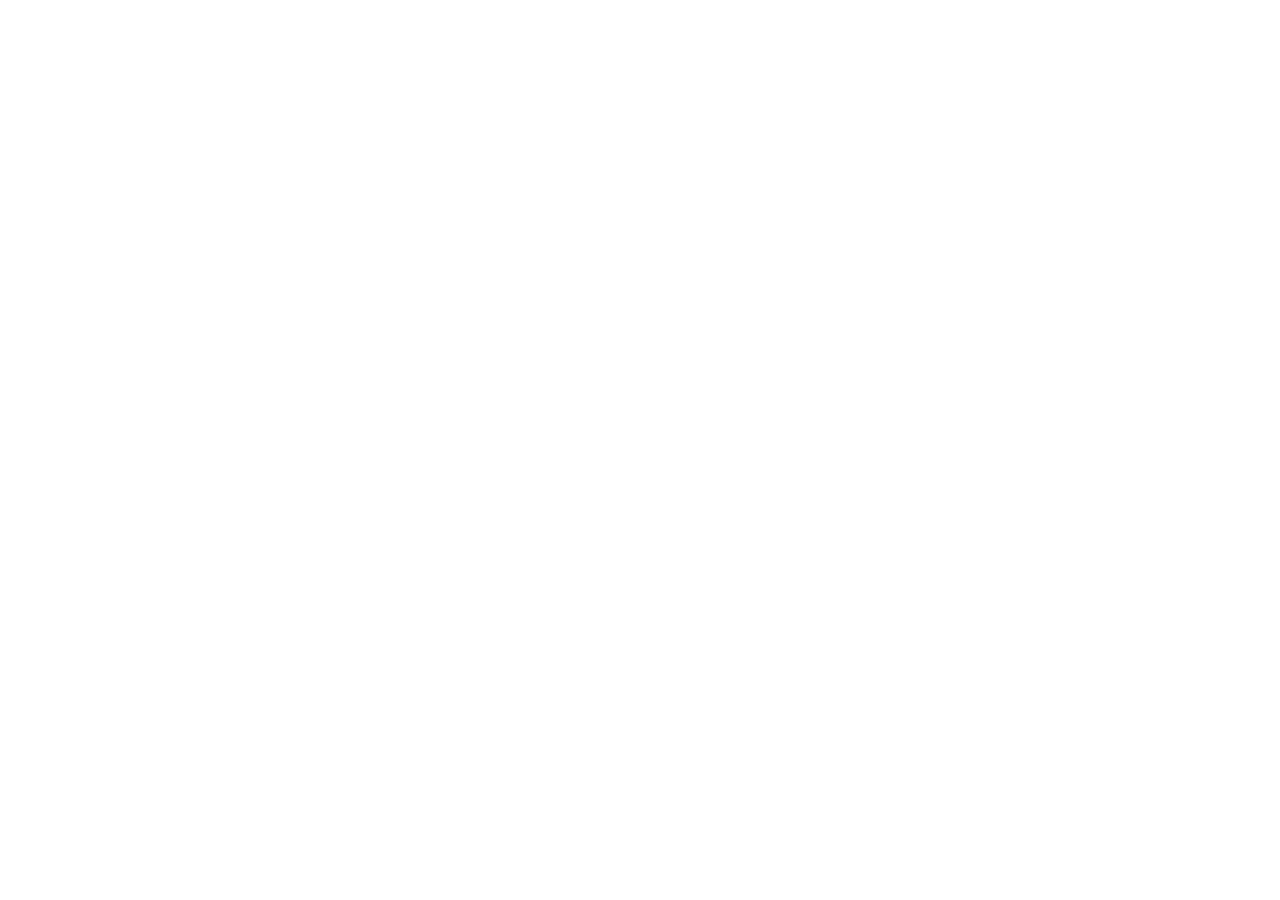
==== index2.html @ 91d2e038 "created structure HTML" ====
<!DOCTYPE html>
<html lang="pt-BR">

<head>
    <link rel="preconnect" href="https://fonts.googleapis.com" />
    <link rel="preconnect" href="https://fonts.gstatic.com" crossorigin />

    <meta charset="utf-8" />
    <meta name="viewport" content="width=device-width,initial-scale=1" />
    <meta http-equiv="X-UA-Compatible" content="IE=edge" />
    <meta name="description" content="Portifólio de Victor Henrique, desenvolvedor web Front-end" />
    <meta name="author" content="Victor Henrique" />
    <meta property="og:description" content="Portifólio de Victor Henrique, desenvolvedor web Front-end" />
    <meta property="og:image" content="./assets/images/victorhenrique.png" />
    <meta property="og:type" content="website" />
    <meta name="keywords"
        content="developer, programação, dev, desenvolvedor, programador, html, css, javascript, github, frontend, front-end" />
    <meta name="robots" content="index" />

    <link rel="shortcut icon" href="./assets/icones/favicon.png" type="image/x-icon" />

    <title>Victor H. // Currículo</title>

    <link rel="stylesheet" href="https://www.w3schools.com/w3css/4/w3.css" />
    <link rel="stylesheet" href="https://fonts.googleapis.com/css?family=Roboto" />
    <link rel="stylesheet" href="https://cdnjs.cloudflare.com/ajax/libs/font-awesome/4.7.0/css/font-awesome.min.css" />
    <link
        href="https://fonts.googleapis.com/css2?family=Gemunu+Libre:wght@200..800&family=Montserrat:ital,wght@0,100..900;1,100..900&family=Orbitron:wght@400..900&family=Poppins:ital,wght@0,100;0,200;0,300;0,400;0,500;0,600;0,700;0,800;0,900;1,100;1,200;1,300;1,400;1,500;1,600;1,700;1,800;1,900&display=swap"
        rel="stylesheet" />

        
</head>

<body>

</body>

</html>
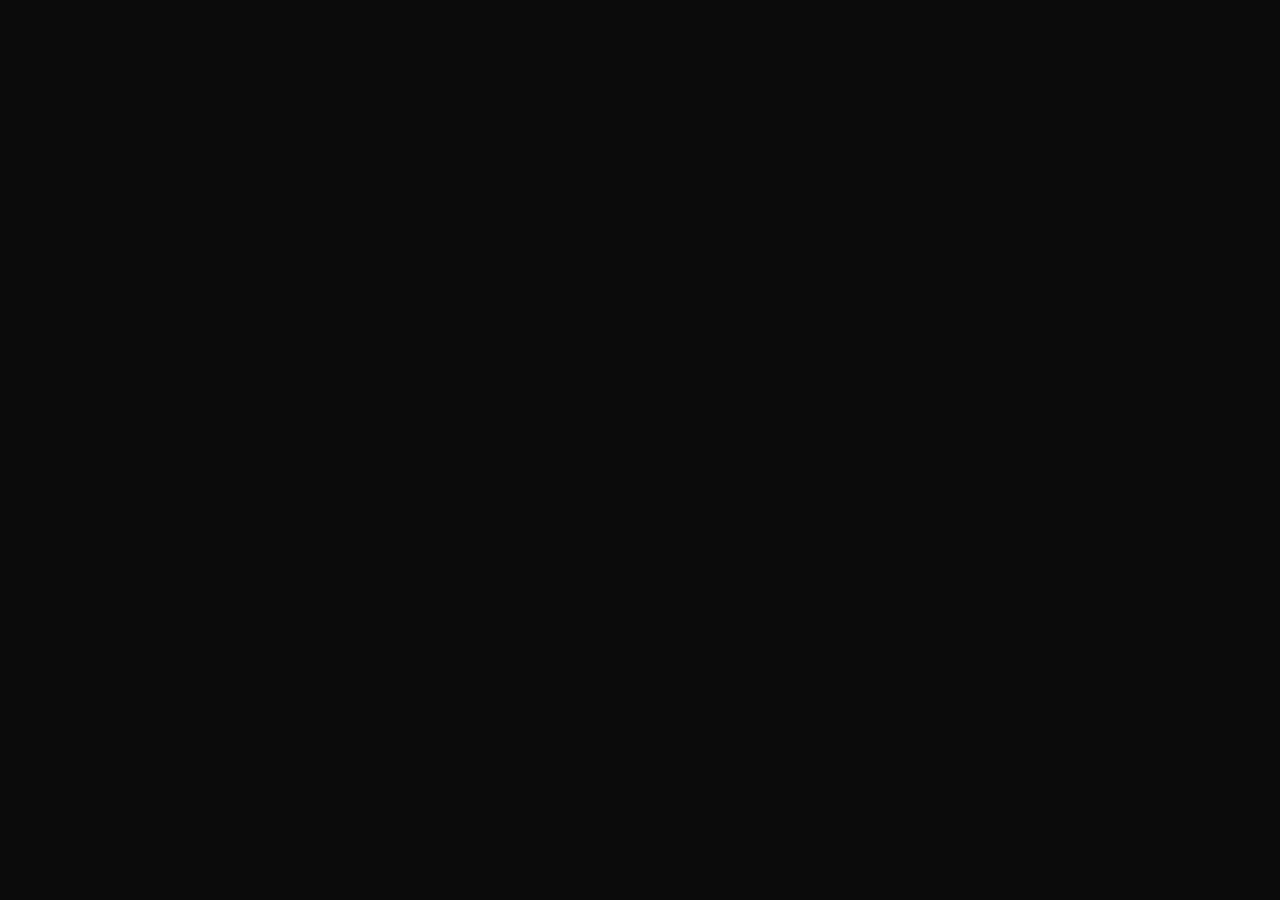
==== commit 713f81f2: "add css complete to HTML" ====
--- a/index2.html
+++ b/index2.html
@@ -28,7 +28,569 @@
         href="https://fonts.googleapis.com/css2?family=Gemunu+Libre:wght@200..800&family=Montserrat:ital,wght@0,100..900;1,100..900&family=Orbitron:wght@400..900&family=Poppins:ital,wght@0,100;0,200;0,300;0,400;0,500;0,600;0,700;0,800;0,900;1,100;1,200;1,300;1,400;1,500;1,600;1,700;1,800;1,900&display=swap"
         rel="stylesheet" />
 
-        
+     <style>
+      /* =============================================== */
+      /* VARIÁVEIS E CONFIGURAÇÕES GLOBAIS              */
+      /* =============================================== */
+      :root {
+        --bg: #0b0b0b;
+        --card-bg: #0f0f0f;
+        --primary: #ffffff;
+        --muted: #bdbdbd;
+        --line: rgba(255, 255, 255, 0.06);
+        --glass: rgba(255, 255, 255, 0.03);
+        --radius: 16px;
+        --container-width: 1100px;
+        --max-content-width: 960px;
+        --gap: 24px;
+        --shadow: 0 8px 26px rgba(0, 0, 0, 0.5);
+        --transition: all 0.3s ease;
+        --nav-height: 7.2rem;
+        --primary-color: #ffffff;
+
+        --warning: #f5b83d;
+      }
+
+      * {
+        box-sizing: border-box;
+      }
+
+      body {
+        margin: 0;
+        font-family:
+          -apple-system, BlinkMacSystemFont, "Segoe UI", Roboto,
+          "Helvetica Neue", Arial, sans-serif;
+        background: var(--bg);
+        color: var(--primary);
+        min-height: 100vh;
+        padding: calc(var(--nav-height) + 24px) 16px 48px;
+        display: flex;
+        align-items: flex-start;
+        justify-content: center;
+      }
+
+      /* =============================================== */
+      /* NAV                                            */
+      /* =============================================== */
+
+      nav {
+        width: 100vw;
+        height: var(--nav-height);
+        display: flex;
+        position: fixed;
+        top: 0;
+        z-index: 100;
+        transition: background 300ms;
+      }
+
+      nav .wrapper {
+        width: 100%;
+        max-width: var(--container-width);
+        margin: 0 auto;
+        padding: 0 16px;
+        display: flex;
+        align-items: center;
+        justify-content: space-between;
+      }
+
+      nav.scroll {
+        background: rgba(0, 0, 0, 0.5);
+        backdrop-filter: blur(1rem);
+        -webkit-backdrop-filter: blur(1rem);
+      }
+
+      /* LOGO */
+      a.logo {
+        font-family: "Gemunu Libre", sans-serif;
+        font-size: 3rem;
+        color: #fff;
+        text-decoration: none;
+        opacity: 0.9;
+        position: relative;
+        z-index: 100;
+      }
+
+      nav button {
+        background: none;
+        border: none;
+        cursor: pointer;
+      }
+
+      /* BOTÃO ABRIR */
+      .open-menu {
+        opacity: 1;
+        visibility: visible;
+        position: relative;
+        z-index: 100;
+        transition:
+          opacity 300ms,
+          visibility 300ms;
+      }
+
+      body.menu-expanded .open-menu {
+        opacity: 0;
+        visibility: hidden;
+      }
+
+      /* BOTÃO FECHAR */
+      .close-menu {
+        position: fixed;
+        top: 2rem;
+        right: 2rem;
+        z-index: 200;
+        opacity: 0;
+        visibility: hidden;
+        transition:
+          opacity 300ms,
+          visibility 300ms;
+      }
+
+      body.menu-expanded .close-menu {
+        opacity: 1;
+        visibility: visible;
+      }
+
+      /* MENU */
+      .menu {
+        position: fixed;
+        top: 0;
+        left: 0;
+        width: 100vw;
+        height: 100vh;
+        z-index: 95;
+
+        background: rgba(10, 10, 10, 0.97);
+        backdrop-filter: blur(15px);
+        -webkit-backdrop-filter: blur(15px);
+
+        display: flex;
+        flex-direction: column;
+        align-items: center;
+        justify-content: center;
+        gap: 3rem;
+
+        transform: translateX(100%);
+        opacity: 0;
+        visibility: hidden;
+        transition:
+          transform 400ms cubic-bezier(0.25, 0.46, 0.45, 0.94),
+          opacity 300ms,
+          visibility 300ms;
+      }
+
+      body.menu-expanded .menu {
+        transform: translateX(0);
+        opacity: 1;
+        visibility: visible;
+      }
+
+      body.menu-expanded {
+        overflow: hidden;
+      }
+
+      /* LINKS DO MENU */
+      .menu ul:nth-child(1) {
+        list-style: none;
+        padding: 0;
+        margin: 0;
+        display: flex;
+        flex-direction: column;
+        align-items: center;
+        gap: 3rem;
+      }
+
+      .menu ul:nth-child(1) li a {
+        font-size: 2.4rem;
+        font-weight: 700;
+        color: #fff;
+        text-decoration: none;
+        opacity: 0.7;
+        transition: opacity 200ms;
+      }
+
+      .menu ul:nth-child(1) li a:hover {
+        opacity: 1;
+      }
+
+      /* SOCIAL LINKS */
+      .social-links {
+        display: flex;
+        align-items: center;
+        justify-content: center;
+        gap: 2.5rem;
+        list-style: none;
+        padding: 0;
+      }
+
+      .social-links li {
+        height: 3rem;
+      }
+
+      .social-links svg {
+        margin-top: 0.3rem;
+        transition: 300ms;
+      }
+
+      .social-links svg:hover {
+        margin-top: 0;
+        margin-bottom: 0.3rem;
+      }
+
+      /* HOME */
+
+      h6 {
+        margin: 5px 0px;
+        font-size: 12px;
+        color: #ffffff;
+        font-family: "poppins", sans-serif;
+      }
+
+      /* ------ */
+
+      .w3-text-teal, .w3-hover-text-teal:hover {
+        color: var(--warning) !important;
+      }
+
+      .w3-teal, .w3-hover-teal:hover {
+        color: #fff !important;
+        background-color: var(--warning) !important;
+      }
+
+      /* ===== DESKTOP (1024px+) ===== */
+      @media (min-width: 1024px) {
+        .open-menu,
+        .close-menu {
+          display: none;
+        }
+
+        .menu {
+          position: static;
+          width: auto;
+          height: auto;
+          background: none;
+          backdrop-filter: none;
+          -webkit-backdrop-filter: none;
+          flex-direction: row;
+          justify-content: flex-end;
+          align-items: center;
+          gap: 4rem;
+          transform: none;
+          opacity: 1;
+          visibility: visible;
+          flex-grow: 1;
+        }
+
+        .menu ul:nth-child(1) {
+          flex-direction: row;
+          gap: 0.5rem;
+        }
+
+        .menu ul:nth-child(1) li a {
+          font-size: 1.6rem;
+          font-weight: 500;
+          opacity: 0.7;
+          padding: 0.6rem 1rem;
+          transition:
+            opacity 200ms,
+            background 200ms;
+        }
+
+        .menu ul:nth-child(1) li a:hover {
+          opacity: 1;
+          color: var(--warning);
+          border-bottom: #f5b83d 1px solid;
+        }
+
+        .social-links {
+          flex-shrink: 0;
+        }
+
+        nav {
+          height: var(--nav-height); /* garante altura fixa */
+        }
+
+        nav .wrapper {
+          max-width: 1200px; /* ✅ aumenta a largura máxima */
+        }
+
+        .menu ul:nth-child(1) li a {
+          font-size: 1.4rem; /* ✅ reduz um pouco o texto */
+          white-space: nowrap; /* ✅ impede quebra de linha */
+          padding: 0.4rem 0.8rem;
+        }
+
+        a.logo {
+          white-space: nowrap; /* ✅ impede "Victor" e "Henrique" quebrarem */
+          font-size: 2.5rem;
+        }
+      }
+
+      /* =============================================== */
+      /* LAYOUT CV                                      */
+      /* =============================================== */
+
+      .resume-wrap {
+        width: 100%;
+        max-width: var(--container-width);
+        display: flex;
+        justify-content: center;
+        margin-top: 20px;
+      }
+
+      .resume-card {
+        width: 100%;
+        max-width: var(--max-content-width);
+        background: var(--card-bg);
+        border-radius: var(--radius);
+        box-shadow: var(--shadow);
+        padding: 40px;
+        border: 1px solid var(--line);
+        display: grid;
+        grid-template-columns: 1fr 320px;
+        gap: 32px;
+      }
+
+      @media (max-width: 768px) {
+        .resume-card {
+          grid-template-columns: 1fr;
+          padding: 24px;
+        }
+      }
+
+      @media (max-width: 480px) {
+        .resume-card {
+          padding: 16px;
+        }
+      }
+
+      /* =============================================== */
+      /* COMPONENTES CV                                 */
+      /* =============================================== */
+
+      .header {
+        display: flex;
+        align-items: center;
+        gap: 20px;
+      }
+
+      .avatar {
+        width: 100px;
+        height: 100px;
+        border-radius: 16px;
+        overflow: hidden;
+        border: 1px solid var(--line);
+        flex-shrink: 0;
+      }
+
+      .avatar img {
+        width: 100%;
+        height: 100%;
+        object-fit: cover;
+        border-radius: inherit;
+        display: block;
+        transition: transform 0.3s ease;
+      }
+
+      .avatar img:hover {
+        transform: scale(1.1);
+      }
+
+      .name-block h1 {
+        margin: 0;
+        font-size: 24px;
+      }
+
+      .name-block p {
+        margin: 4px 0 0;
+        color: var(--muted);
+        font-size: 14px;
+        font-family: "Montserrat", sans-serif;
+        color: var(--warning);
+      }
+
+      .summary {
+        margin-top: 20px;
+        margin-bottom: 30px;
+        color: var(--muted);
+        line-height: 1.6;
+        font-size: 15px;
+      }
+
+      .section {
+        margin-bottom: 24px;
+      }
+
+      .section h3 {
+        margin: 0 0 12px;
+        font-size: 18px;
+        letter-spacing: 0.3px;
+        text-transform: uppercase;
+        font-family: "Montserrat", sans-serif;
+        color: var(--warning);
+      }
+
+      .job {
+        margin-bottom: 18px;
+        padding-bottom: 14px;
+        border-bottom: 1px solid var(--line);;
+      }
+
+      .content_job {
+        display: flex;
+        flex-direction: column;
+        gap: 30px;
+      }
+
+      .job:last-child {
+        border-bottom: none;
+        margin-bottom: 0;
+        padding-bottom: 0;
+      }
+
+      .job h4 {
+        margin: 0;
+        font-size: 16px;
+      }
+
+      .job .meta {
+        font-size: 13px;
+        color: var(--muted);
+      }
+
+      .job p {
+        margin: 8px 0 0;
+        color: var(--muted);
+        font-size: 14px;
+        line-height: 1.5;
+      }
+
+      .edu strong {
+        display: block;
+        margin-bottom: 4px;
+      }
+
+      .edu .meta {
+        color: var(--muted);
+        font-size: 14px;
+      }
+
+      .side {
+        padding: 22px;
+        height: fit-content;
+        border-radius: 14px;
+        background: linear-gradient(180deg, transparent, var(--glass));
+        border: 1px solid var(--line);
+      }
+
+      .side .section .meta {
+        line-height: 1.6;
+        text-align: center;
+      }
+
+      .contact{
+        text-align: center;
+      }
+
+      .skills {
+        display: flex;
+        flex-wrap: wrap;
+        gap: 10px;
+      }
+
+      .skill {
+        padding: 7px 12px;
+        border-radius: 999px;
+        font-size: 13px;
+        border: 1px solid var(--line);
+        text-decoration: none;
+        color: inherit;
+        transition: var(--transition);
+      }
+
+      .skill:hover {
+        background: var(--primary);
+        color: var(--bg);
+        transform: scale(1.05);
+      }
+
+      .divider {
+        height: 1px;
+        background: var(--line);
+        margin: 16px 0;
+        border-radius: 6px;
+      }
+
+      .formacao ul {
+        list-style: none;
+        padding: 0;
+        margin: 0;
+      }
+
+      .formacao li {
+        display: flex;
+        align-items: center;
+        justify-content: space-between;
+        background: rgba(255, 255, 255, 0.05);
+        padding: 8px 12px;
+        border-radius: 10px;
+        margin-bottom: 8px;
+        transition: background 0.3s ease;
+      }
+
+      .formacao li:hover {
+        background: rgba(255, 255, 255, 0.12);
+      }
+
+      .formacao span {
+        font-size: 0.95rem;
+      }
+
+      .formacao img {
+        width: 22px;
+        height: 22px;
+        transition: transform 0.2s ease;
+        filter: grayscale(100%);
+      }
+
+      .formacao a:hover img {
+        transform: scale(1.15);
+        filter: grayscale(0%);
+      }
+
+      .formacao .breve {
+        text-align: center;
+        color: #bbb;
+        font-style: italic;
+        background: transparent;
+      }
+
+      /* BOTÕES DOWNLOAD */
+      .btn-download,
+      .btn-download2 {
+        display: block;
+        padding: 10px 20px;
+        color: #fff;
+        border-radius: 6px;
+        text-decoration: none;
+        font-weight: 600;
+        transition: 0.2s;
+        text-align: center;
+        color: black;
+      }
+
+      .btn-download {
+        background: #3c4e43;
+      }
+      .btn-download2 {
+        background: var(--warning);
+      }
+      .btn-download:hover {
+        background: #959595;
+      }
+      .btn-download2:hover {
+        background: hwb(0 66% 34%);
+      }
+    </style>   
 </head>
 
 <body>
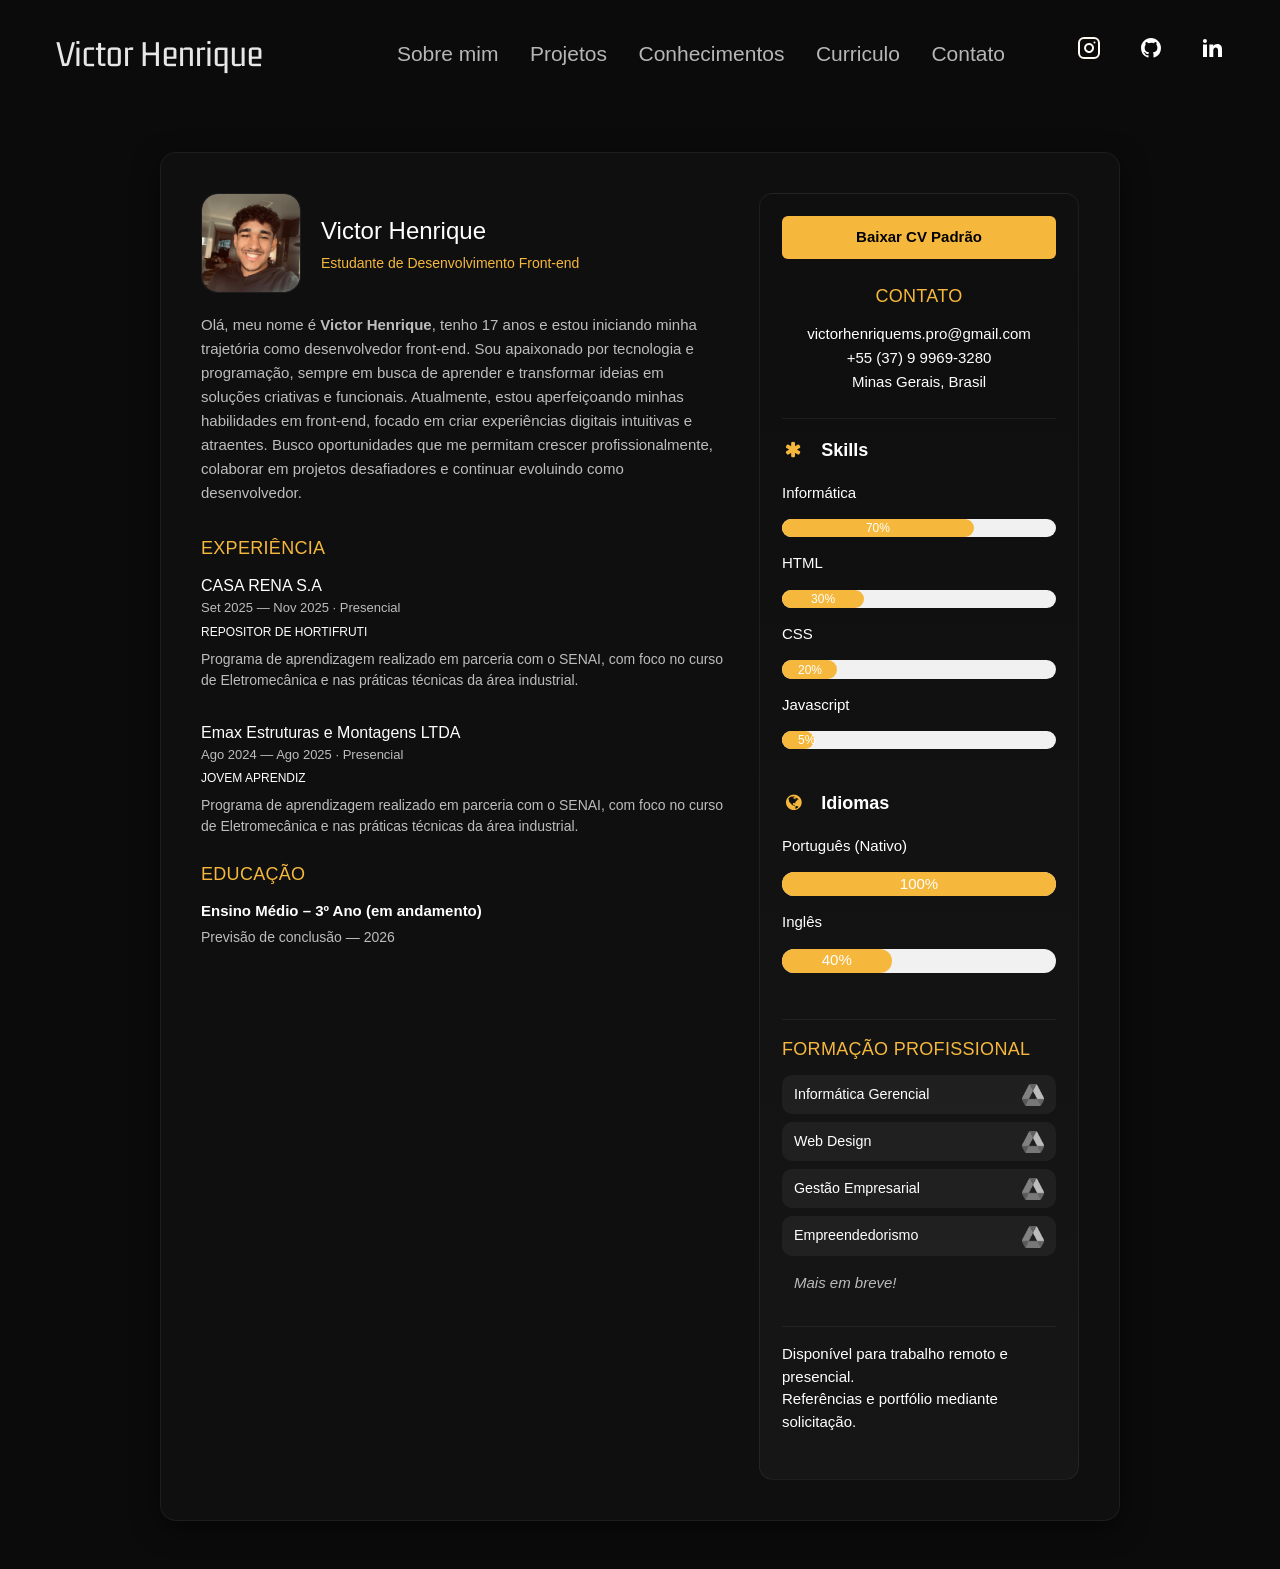
==== commit 99d6278b: "adiciona elements HTML" ====
--- a/index2.html
+++ b/index2.html
@@ -28,573 +28,832 @@
         href="https://fonts.googleapis.com/css2?family=Gemunu+Libre:wght@200..800&family=Montserrat:ital,wght@0,100..900;1,100..900&family=Orbitron:wght@400..900&family=Poppins:ital,wght@0,100;0,200;0,300;0,400;0,500;0,600;0,700;0,800;0,900;1,100;1,200;1,300;1,400;1,500;1,600;1,700;1,800;1,900&display=swap"
         rel="stylesheet" />
 
-     <style>
-      /* =============================================== */
-      /* VARIÁVEIS E CONFIGURAÇÕES GLOBAIS              */
-      /* =============================================== */
-      :root {
-        --bg: #0b0b0b;
-        --card-bg: #0f0f0f;
-        --primary: #ffffff;
-        --muted: #bdbdbd;
-        --line: rgba(255, 255, 255, 0.06);
-        --glass: rgba(255, 255, 255, 0.03);
-        --radius: 16px;
-        --container-width: 1100px;
-        --max-content-width: 960px;
-        --gap: 24px;
-        --shadow: 0 8px 26px rgba(0, 0, 0, 0.5);
-        --transition: all 0.3s ease;
-        --nav-height: 7.2rem;
-        --primary-color: #ffffff;
-
-        --warning: #f5b83d;
-      }
-
-      * {
-        box-sizing: border-box;
-      }
-
-      body {
-        margin: 0;
-        font-family:
-          -apple-system, BlinkMacSystemFont, "Segoe UI", Roboto,
-          "Helvetica Neue", Arial, sans-serif;
-        background: var(--bg);
-        color: var(--primary);
-        min-height: 100vh;
-        padding: calc(var(--nav-height) + 24px) 16px 48px;
-        display: flex;
-        align-items: flex-start;
-        justify-content: center;
-      }
-
-      /* =============================================== */
-      /* NAV                                            */
-      /* =============================================== */
-
-      nav {
-        width: 100vw;
-        height: var(--nav-height);
-        display: flex;
-        position: fixed;
-        top: 0;
-        z-index: 100;
-        transition: background 300ms;
-      }
-
-      nav .wrapper {
-        width: 100%;
-        max-width: var(--container-width);
-        margin: 0 auto;
-        padding: 0 16px;
-        display: flex;
-        align-items: center;
-        justify-content: space-between;
-      }
-
-      nav.scroll {
-        background: rgba(0, 0, 0, 0.5);
-        backdrop-filter: blur(1rem);
-        -webkit-backdrop-filter: blur(1rem);
-      }
-
-      /* LOGO */
-      a.logo {
-        font-family: "Gemunu Libre", sans-serif;
-        font-size: 3rem;
-        color: #fff;
-        text-decoration: none;
-        opacity: 0.9;
-        position: relative;
-        z-index: 100;
-      }
-
-      nav button {
-        background: none;
-        border: none;
-        cursor: pointer;
-      }
-
-      /* BOTÃO ABRIR */
-      .open-menu {
-        opacity: 1;
-        visibility: visible;
-        position: relative;
-        z-index: 100;
-        transition:
-          opacity 300ms,
-          visibility 300ms;
-      }
-
-      body.menu-expanded .open-menu {
-        opacity: 0;
-        visibility: hidden;
-      }
-
-      /* BOTÃO FECHAR */
-      .close-menu {
-        position: fixed;
-        top: 2rem;
-        right: 2rem;
-        z-index: 200;
-        opacity: 0;
-        visibility: hidden;
-        transition:
-          opacity 300ms,
-          visibility 300ms;
-      }
-
-      body.menu-expanded .close-menu {
-        opacity: 1;
-        visibility: visible;
-      }
-
-      /* MENU */
-      .menu {
-        position: fixed;
-        top: 0;
-        left: 0;
-        width: 100vw;
-        height: 100vh;
-        z-index: 95;
-
-        background: rgba(10, 10, 10, 0.97);
-        backdrop-filter: blur(15px);
-        -webkit-backdrop-filter: blur(15px);
-
-        display: flex;
-        flex-direction: column;
-        align-items: center;
-        justify-content: center;
-        gap: 3rem;
-
-        transform: translateX(100%);
-        opacity: 0;
-        visibility: hidden;
-        transition:
-          transform 400ms cubic-bezier(0.25, 0.46, 0.45, 0.94),
-          opacity 300ms,
-          visibility 300ms;
-      }
-
-      body.menu-expanded .menu {
-        transform: translateX(0);
-        opacity: 1;
-        visibility: visible;
-      }
-
-      body.menu-expanded {
-        overflow: hidden;
-      }
-
-      /* LINKS DO MENU */
-      .menu ul:nth-child(1) {
-        list-style: none;
-        padding: 0;
-        margin: 0;
-        display: flex;
-        flex-direction: column;
-        align-items: center;
-        gap: 3rem;
-      }
-
-      .menu ul:nth-child(1) li a {
-        font-size: 2.4rem;
-        font-weight: 700;
-        color: #fff;
-        text-decoration: none;
-        opacity: 0.7;
-        transition: opacity 200ms;
-      }
-
-      .menu ul:nth-child(1) li a:hover {
-        opacity: 1;
-      }
-
-      /* SOCIAL LINKS */
-      .social-links {
-        display: flex;
-        align-items: center;
-        justify-content: center;
-        gap: 2.5rem;
-        list-style: none;
-        padding: 0;
-      }
-
-      .social-links li {
-        height: 3rem;
-      }
-
-      .social-links svg {
-        margin-top: 0.3rem;
-        transition: 300ms;
-      }
-
-      .social-links svg:hover {
-        margin-top: 0;
-        margin-bottom: 0.3rem;
-      }
-
-      /* HOME */
-
-      h6 {
-        margin: 5px 0px;
-        font-size: 12px;
-        color: #ffffff;
-        font-family: "poppins", sans-serif;
-      }
-
-      /* ------ */
-
-      .w3-text-teal, .w3-hover-text-teal:hover {
-        color: var(--warning) !important;
-      }
-
-      .w3-teal, .w3-hover-teal:hover {
-        color: #fff !important;
-        background-color: var(--warning) !important;
-      }
-
-      /* ===== DESKTOP (1024px+) ===== */
-      @media (min-width: 1024px) {
-        .open-menu,
+    <style>
+        /* =============================================== */
+        /* VARIÁVEIS E CONFIGURAÇÕES GLOBAIS              */
+        /* =============================================== */
+        :root {
+            --bg: #0b0b0b;
+            --card-bg: #0f0f0f;
+            --primary: #ffffff;
+            --muted: #bdbdbd;
+            --line: rgba(255, 255, 255, 0.06);
+            --glass: rgba(255, 255, 255, 0.03);
+            --radius: 16px;
+            --container-width: 1100px;
+            --max-content-width: 960px;
+            --gap: 24px;
+            --shadow: 0 8px 26px rgba(0, 0, 0, 0.5);
+            --transition: all 0.3s ease;
+            --nav-height: 7.2rem;
+            --primary-color: #ffffff;
+
+            --warning: #f5b83d;
+        }
+
+        * {
+            box-sizing: border-box;
+        }
+
+        body {
+            margin: 0;
+            font-family:
+                -apple-system, BlinkMacSystemFont, "Segoe UI", Roboto,
+                "Helvetica Neue", Arial, sans-serif;
+            background: var(--bg);
+            color: var(--primary);
+            min-height: 100vh;
+            padding: calc(var(--nav-height) + 24px) 16px 48px;
+            display: flex;
+            align-items: flex-start;
+            justify-content: center;
+        }
+
+        /* =============================================== */
+        /* NAV                                            */
+        /* =============================================== */
+
+        nav {
+            width: 100vw;
+            height: var(--nav-height);
+            display: flex;
+            position: fixed;
+            top: 0;
+            z-index: 100;
+            transition: background 300ms;
+        }
+
+        nav .wrapper {
+            width: 100%;
+            max-width: var(--container-width);
+            margin: 0 auto;
+            padding: 0 16px;
+            display: flex;
+            align-items: center;
+            justify-content: space-between;
+        }
+
+        nav.scroll {
+            background: rgba(0, 0, 0, 0.5);
+            backdrop-filter: blur(1rem);
+            -webkit-backdrop-filter: blur(1rem);
+        }
+
+        /* LOGO */
+        a.logo {
+            font-family: "Gemunu Libre", sans-serif;
+            font-size: 3rem;
+            color: #fff;
+            text-decoration: none;
+            opacity: 0.9;
+            position: relative;
+            z-index: 100;
+        }
+
+        nav button {
+            background: none;
+            border: none;
+            cursor: pointer;
+        }
+
+        /* BOTÃO ABRIR */
+        .open-menu {
+            opacity: 1;
+            visibility: visible;
+            position: relative;
+            z-index: 100;
+            transition:
+                opacity 300ms,
+                visibility 300ms;
+        }
+
+        body.menu-expanded .open-menu {
+            opacity: 0;
+            visibility: hidden;
+        }
+
+        /* BOTÃO FECHAR */
         .close-menu {
-          display: none;
-        }
-
+            position: fixed;
+            top: 2rem;
+            right: 2rem;
+            z-index: 200;
+            opacity: 0;
+            visibility: hidden;
+            transition:
+                opacity 300ms,
+                visibility 300ms;
+        }
+
+        body.menu-expanded .close-menu {
+            opacity: 1;
+            visibility: visible;
+        }
+
+        /* MENU */
         .menu {
-          position: static;
-          width: auto;
-          height: auto;
-          background: none;
-          backdrop-filter: none;
-          -webkit-backdrop-filter: none;
-          flex-direction: row;
-          justify-content: flex-end;
-          align-items: center;
-          gap: 4rem;
-          transform: none;
-          opacity: 1;
-          visibility: visible;
-          flex-grow: 1;
-        }
-
+            position: fixed;
+            top: 0;
+            left: 0;
+            width: 100vw;
+            height: 100vh;
+            z-index: 95;
+
+            background: rgba(10, 10, 10, 0.97);
+            backdrop-filter: blur(15px);
+            -webkit-backdrop-filter: blur(15px);
+
+            display: flex;
+            flex-direction: column;
+            align-items: center;
+            justify-content: center;
+            gap: 3rem;
+
+            transform: translateX(100%);
+            opacity: 0;
+            visibility: hidden;
+            transition:
+                transform 400ms cubic-bezier(0.25, 0.46, 0.45, 0.94),
+                opacity 300ms,
+                visibility 300ms;
+        }
+
+        body.menu-expanded .menu {
+            transform: translateX(0);
+            opacity: 1;
+            visibility: visible;
+        }
+
+        body.menu-expanded {
+            overflow: hidden;
+        }
+
+        /* LINKS DO MENU */
         .menu ul:nth-child(1) {
-          flex-direction: row;
-          gap: 0.5rem;
+            list-style: none;
+            padding: 0;
+            margin: 0;
+            display: flex;
+            flex-direction: column;
+            align-items: center;
+            gap: 3rem;
         }
 
         .menu ul:nth-child(1) li a {
-          font-size: 1.6rem;
-          font-weight: 500;
-          opacity: 0.7;
-          padding: 0.6rem 1rem;
-          transition:
-            opacity 200ms,
-            background 200ms;
+            font-size: 2.4rem;
+            font-weight: 700;
+            color: #fff;
+            text-decoration: none;
+            opacity: 0.7;
+            transition: opacity 200ms;
         }
 
         .menu ul:nth-child(1) li a:hover {
-          opacity: 1;
-          color: var(--warning);
-          border-bottom: #f5b83d 1px solid;
-        }
-
+            opacity: 1;
+        }
+
+        /* SOCIAL LINKS */
         .social-links {
-          flex-shrink: 0;
-        }
-
-        nav {
-          height: var(--nav-height); /* garante altura fixa */
-        }
-
-        nav .wrapper {
-          max-width: 1200px; /* ✅ aumenta a largura máxima */
-        }
-
-        .menu ul:nth-child(1) li a {
-          font-size: 1.4rem; /* ✅ reduz um pouco o texto */
-          white-space: nowrap; /* ✅ impede quebra de linha */
-          padding: 0.4rem 0.8rem;
-        }
-
-        a.logo {
-          white-space: nowrap; /* ✅ impede "Victor" e "Henrique" quebrarem */
-          font-size: 2.5rem;
-        }
-      }
-
-      /* =============================================== */
-      /* LAYOUT CV                                      */
-      /* =============================================== */
-
-      .resume-wrap {
-        width: 100%;
-        max-width: var(--container-width);
-        display: flex;
-        justify-content: center;
-        margin-top: 20px;
-      }
-
-      .resume-card {
-        width: 100%;
-        max-width: var(--max-content-width);
-        background: var(--card-bg);
-        border-radius: var(--radius);
-        box-shadow: var(--shadow);
-        padding: 40px;
-        border: 1px solid var(--line);
-        display: grid;
-        grid-template-columns: 1fr 320px;
-        gap: 32px;
-      }
-
-      @media (max-width: 768px) {
+            display: flex;
+            align-items: center;
+            justify-content: center;
+            gap: 2.5rem;
+            list-style: none;
+            padding: 0;
+        }
+
+        .social-links li {
+            height: 3rem;
+        }
+
+        .social-links svg {
+            margin-top: 0.3rem;
+            transition: 300ms;
+        }
+
+        .social-links svg:hover {
+            margin-top: 0;
+            margin-bottom: 0.3rem;
+        }
+
+        /* HOME */
+
+        h6 {
+            margin: 5px 0px;
+            font-size: 12px;
+            color: #ffffff;
+            font-family: "poppins", sans-serif;
+        }
+
+        /* ------ */
+
+        .w3-text-teal,
+        .w3-hover-text-teal:hover {
+            color: var(--warning) !important;
+        }
+
+        .w3-teal,
+        .w3-hover-teal:hover {
+            color: #fff !important;
+            background-color: var(--warning) !important;
+        }
+
+        /* ===== DESKTOP (1024px+) ===== */
+        @media (min-width: 1024px) {
+
+            .open-menu,
+            .close-menu {
+                display: none;
+            }
+
+            .menu {
+                position: static;
+                width: auto;
+                height: auto;
+                background: none;
+                backdrop-filter: none;
+                -webkit-backdrop-filter: none;
+                flex-direction: row;
+                justify-content: flex-end;
+                align-items: center;
+                gap: 4rem;
+                transform: none;
+                opacity: 1;
+                visibility: visible;
+                flex-grow: 1;
+            }
+
+            .menu ul:nth-child(1) {
+                flex-direction: row;
+                gap: 0.5rem;
+            }
+
+            .menu ul:nth-child(1) li a {
+                font-size: 1.6rem;
+                font-weight: 500;
+                opacity: 0.7;
+                padding: 0.6rem 1rem;
+                transition:
+                    opacity 200ms,
+                    background 200ms;
+            }
+
+            .menu ul:nth-child(1) li a:hover {
+                opacity: 1;
+                color: var(--warning);
+                border-bottom: #f5b83d 1px solid;
+            }
+
+            .social-links {
+                flex-shrink: 0;
+            }
+
+            nav {
+                height: var(--nav-height);
+                /* garante altura fixa */
+            }
+
+            nav .wrapper {
+                max-width: 1200px;
+                /* ✅ aumenta a largura máxima */
+            }
+
+            .menu ul:nth-child(1) li a {
+                font-size: 1.4rem;
+                /* ✅ reduz um pouco o texto */
+                white-space: nowrap;
+                /* ✅ impede quebra de linha */
+                padding: 0.4rem 0.8rem;
+            }
+
+            a.logo {
+                white-space: nowrap;
+                /* ✅ impede "Victor" e "Henrique" quebrarem */
+                font-size: 2.5rem;
+            }
+        }
+
+        /* =============================================== */
+        /* LAYOUT CV                                      */
+        /* =============================================== */
+
+        .resume-wrap {
+            width: 100%;
+            max-width: var(--container-width);
+            display: flex;
+            justify-content: center;
+            margin-top: 20px;
+        }
+
         .resume-card {
-          grid-template-columns: 1fr;
-          padding: 24px;
-        }
-      }
-
-      @media (max-width: 480px) {
-        .resume-card {
-          padding: 16px;
-        }
-      }
-
-      /* =============================================== */
-      /* COMPONENTES CV                                 */
-      /* =============================================== */
-
-      .header {
-        display: flex;
-        align-items: center;
-        gap: 20px;
-      }
-
-      .avatar {
-        width: 100px;
-        height: 100px;
-        border-radius: 16px;
-        overflow: hidden;
-        border: 1px solid var(--line);
-        flex-shrink: 0;
-      }
-
-      .avatar img {
-        width: 100%;
-        height: 100%;
-        object-fit: cover;
-        border-radius: inherit;
-        display: block;
-        transition: transform 0.3s ease;
-      }
-
-      .avatar img:hover {
-        transform: scale(1.1);
-      }
-
-      .name-block h1 {
-        margin: 0;
-        font-size: 24px;
-      }
-
-      .name-block p {
-        margin: 4px 0 0;
-        color: var(--muted);
-        font-size: 14px;
-        font-family: "Montserrat", sans-serif;
-        color: var(--warning);
-      }
-
-      .summary {
-        margin-top: 20px;
-        margin-bottom: 30px;
-        color: var(--muted);
-        line-height: 1.6;
-        font-size: 15px;
-      }
-
-      .section {
-        margin-bottom: 24px;
-      }
-
-      .section h3 {
-        margin: 0 0 12px;
-        font-size: 18px;
-        letter-spacing: 0.3px;
-        text-transform: uppercase;
-        font-family: "Montserrat", sans-serif;
-        color: var(--warning);
-      }
-
-      .job {
-        margin-bottom: 18px;
-        padding-bottom: 14px;
-        border-bottom: 1px solid var(--line);;
-      }
-
-      .content_job {
-        display: flex;
-        flex-direction: column;
-        gap: 30px;
-      }
-
-      .job:last-child {
-        border-bottom: none;
-        margin-bottom: 0;
-        padding-bottom: 0;
-      }
-
-      .job h4 {
-        margin: 0;
-        font-size: 16px;
-      }
-
-      .job .meta {
-        font-size: 13px;
-        color: var(--muted);
-      }
-
-      .job p {
-        margin: 8px 0 0;
-        color: var(--muted);
-        font-size: 14px;
-        line-height: 1.5;
-      }
-
-      .edu strong {
-        display: block;
-        margin-bottom: 4px;
-      }
-
-      .edu .meta {
-        color: var(--muted);
-        font-size: 14px;
-      }
-
-      .side {
-        padding: 22px;
-        height: fit-content;
-        border-radius: 14px;
-        background: linear-gradient(180deg, transparent, var(--glass));
-        border: 1px solid var(--line);
-      }
-
-      .side .section .meta {
-        line-height: 1.6;
-        text-align: center;
-      }
-
-      .contact{
-        text-align: center;
-      }
-
-      .skills {
-        display: flex;
-        flex-wrap: wrap;
-        gap: 10px;
-      }
-
-      .skill {
-        padding: 7px 12px;
-        border-radius: 999px;
-        font-size: 13px;
-        border: 1px solid var(--line);
-        text-decoration: none;
-        color: inherit;
-        transition: var(--transition);
-      }
-
-      .skill:hover {
-        background: var(--primary);
-        color: var(--bg);
-        transform: scale(1.05);
-      }
-
-      .divider {
-        height: 1px;
-        background: var(--line);
-        margin: 16px 0;
-        border-radius: 6px;
-      }
-
-      .formacao ul {
-        list-style: none;
-        padding: 0;
-        margin: 0;
-      }
-
-      .formacao li {
-        display: flex;
-        align-items: center;
-        justify-content: space-between;
-        background: rgba(255, 255, 255, 0.05);
-        padding: 8px 12px;
-        border-radius: 10px;
-        margin-bottom: 8px;
-        transition: background 0.3s ease;
-      }
-
-      .formacao li:hover {
-        background: rgba(255, 255, 255, 0.12);
-      }
-
-      .formacao span {
-        font-size: 0.95rem;
-      }
-
-      .formacao img {
-        width: 22px;
-        height: 22px;
-        transition: transform 0.2s ease;
-        filter: grayscale(100%);
-      }
-
-      .formacao a:hover img {
-        transform: scale(1.15);
-        filter: grayscale(0%);
-      }
-
-      .formacao .breve {
-        text-align: center;
-        color: #bbb;
-        font-style: italic;
-        background: transparent;
-      }
-
-      /* BOTÕES DOWNLOAD */
-      .btn-download,
-      .btn-download2 {
-        display: block;
-        padding: 10px 20px;
-        color: #fff;
-        border-radius: 6px;
-        text-decoration: none;
-        font-weight: 600;
-        transition: 0.2s;
-        text-align: center;
-        color: black;
-      }
-
-      .btn-download {
-        background: #3c4e43;
-      }
-      .btn-download2 {
-        background: var(--warning);
-      }
-      .btn-download:hover {
-        background: #959595;
-      }
-      .btn-download2:hover {
-        background: hwb(0 66% 34%);
-      }
-    </style>   
+            width: 100%;
+            max-width: var(--max-content-width);
+            background: var(--card-bg);
+            border-radius: var(--radius);
+            box-shadow: var(--shadow);
+            padding: 40px;
+            border: 1px solid var(--line);
+            display: grid;
+            grid-template-columns: 1fr 320px;
+            gap: 32px;
+        }
+
+        @media (max-width: 768px) {
+            .resume-card {
+                grid-template-columns: 1fr;
+                padding: 24px;
+            }
+        }
+
+        @media (max-width: 480px) {
+            .resume-card {
+                padding: 16px;
+            }
+        }
+
+        /* =============================================== */
+        /* COMPONENTES CV                                 */
+        /* =============================================== */
+
+        .header {
+            display: flex;
+            align-items: center;
+            gap: 20px;
+        }
+
+        .avatar {
+            width: 100px;
+            height: 100px;
+            border-radius: 16px;
+            overflow: hidden;
+            border: 1px solid var(--line);
+            flex-shrink: 0;
+        }
+
+        .avatar img {
+            width: 100%;
+            height: 100%;
+            object-fit: cover;
+            border-radius: inherit;
+            display: block;
+            transition: transform 0.3s ease;
+        }
+
+        .avatar img:hover {
+            transform: scale(1.1);
+        }
+
+        .name-block h1 {
+            margin: 0;
+            font-size: 24px;
+        }
+
+        .name-block p {
+            margin: 4px 0 0;
+            color: var(--muted);
+            font-size: 14px;
+            font-family: "Montserrat", sans-serif;
+            color: var(--warning);
+        }
+
+        .summary {
+            margin-top: 20px;
+            margin-bottom: 30px;
+            color: var(--muted);
+            line-height: 1.6;
+            font-size: 15px;
+        }
+
+        .section {
+            margin-bottom: 24px;
+        }
+
+        .section h3 {
+            margin: 0 0 12px;
+            font-size: 18px;
+            letter-spacing: 0.3px;
+            text-transform: uppercase;
+            font-family: "Montserrat", sans-serif;
+            color: var(--warning);
+        }
+
+        .job {
+            margin-bottom: 18px;
+            padding-bottom: 14px;
+            border-bottom: 1px solid var(--line);
+            ;
+        }
+
+        .content_job {
+            display: flex;
+            flex-direction: column;
+            gap: 30px;
+        }
+
+        .job:last-child {
+            border-bottom: none;
+            margin-bottom: 0;
+            padding-bottom: 0;
+        }
+
+        .job h4 {
+            margin: 0;
+            font-size: 16px;
+        }
+
+        .job .meta {
+            font-size: 13px;
+            color: var(--muted);
+        }
+
+        .job p {
+            margin: 8px 0 0;
+            color: var(--muted);
+            font-size: 14px;
+            line-height: 1.5;
+        }
+
+        .edu strong {
+            display: block;
+            margin-bottom: 4px;
+        }
+
+        .edu .meta {
+            color: var(--muted);
+            font-size: 14px;
+        }
+
+        .side {
+            padding: 22px;
+            height: fit-content;
+            border-radius: 14px;
+            background: linear-gradient(180deg, transparent, var(--glass));
+            border: 1px solid var(--line);
+        }
+
+        .side .section .meta {
+            line-height: 1.6;
+            text-align: center;
+        }
+
+        .contact {
+            text-align: center;
+        }
+
+        .skills {
+            display: flex;
+            flex-wrap: wrap;
+            gap: 10px;
+        }
+
+        .skill {
+            padding: 7px 12px;
+            border-radius: 999px;
+            font-size: 13px;
+            border: 1px solid var(--line);
+            text-decoration: none;
+            color: inherit;
+            transition: var(--transition);
+        }
+
+        .skill:hover {
+            background: var(--primary);
+            color: var(--bg);
+            transform: scale(1.05);
+        }
+
+        .divider {
+            height: 1px;
+            background: var(--line);
+            margin: 16px 0;
+            border-radius: 6px;
+        }
+
+        .formacao ul {
+            list-style: none;
+            padding: 0;
+            margin: 0;
+        }
+
+        .formacao li {
+            display: flex;
+            align-items: center;
+            justify-content: space-between;
+            background: rgba(255, 255, 255, 0.05);
+            padding: 8px 12px;
+            border-radius: 10px;
+            margin-bottom: 8px;
+            transition: background 0.3s ease;
+        }
+
+        .formacao li:hover {
+            background: rgba(255, 255, 255, 0.12);
+        }
+
+        .formacao span {
+            font-size: 0.95rem;
+        }
+
+        .formacao img {
+            width: 22px;
+            height: 22px;
+            transition: transform 0.2s ease;
+            filter: grayscale(100%);
+        }
+
+        .formacao a:hover img {
+            transform: scale(1.15);
+            filter: grayscale(0%);
+        }
+
+        .formacao .breve {
+            text-align: center;
+            color: #bbb;
+            font-style: italic;
+            background: transparent;
+        }
+
+        /* BOTÕES DOWNLOAD */
+        .btn-download,
+        .btn-download2 {
+            display: block;
+            padding: 10px 20px;
+            color: #fff;
+            border-radius: 6px;
+            text-decoration: none;
+            font-weight: 600;
+            transition: 0.2s;
+            text-align: center;
+            color: black;
+        }
+
+        .btn-download {
+            background: #3c4e43;
+        }
+
+        .btn-download2 {
+            background: var(--warning);
+        }
+
+        .btn-download:hover {
+            background: #959595;
+        }
+
+        .btn-download2:hover {
+            background: hwb(0 66% 34%);
+        }
+    </style>
 </head>
 
 <body>
-
+    <nav id="navigation">
+        <div class="wrapper">
+            <a class="logo" href="index.html">Victor Henrique</a>
+
+            <div class="menu">
+                <ul>
+                    <li><a href="index.html#about">Sobre mim</a></li>
+                    <li><a href="index.html#projects">Projetos</a></li>
+                    <li><a href="index.html#knowledge">Conhecimentos</a></li>
+                    <li><a href="index2.html">Curriculo</a></li>
+                    <li><a href="index.html#contact">Contato</a></li>
+                </ul>
+
+                <ul class="social-links">
+                    <li>
+                        <a href="https://www.instagram.com/victorhrique7/" title="Instagram" target="_blank">
+                            <svg width="24" height="24" viewBox="0 0 24 24" fill="none"
+                                xmlns="http://www.w3.org/2000/svg">
+                                <path
+                                    d="M17 1.99997H7C4.23858 1.99997 2 4.23855 2 6.99997V17C2 19.7614 4.23858 22 7 22H17C19.7614 22 22 19.7614 22 17V6.99997C22 4.23855 19.7614 1.99997 17 1.99997Z"
+                                    stroke="#FFFAF1" stroke-width="2" stroke-linecap="round" stroke-linejoin="round" />
+                                <path
+                                    d="M15.9997 11.3701C16.1231 12.2023 15.981 13.0523 15.5935 13.7991C15.206 14.5459 14.5929 15.1515 13.8413 15.5297C13.0898 15.908 12.2382 16.0397 11.4075 15.906C10.5768 15.7723 9.80947 15.3801 9.21455 14.7852C8.61962 14.1903 8.22744 13.4229 8.09377 12.5923C7.96011 11.7616 8.09177 10.91 8.47003 10.1584C8.84829 9.40691 9.45389 8.7938 10.2007 8.4063C10.9475 8.0188 11.7975 7.87665 12.6297 8.00006C13.4786 8.12594 14.2646 8.52152 14.8714 9.12836C15.4782 9.73521 15.8738 10.5211 15.9997 11.3701Z"
+                                    stroke="#FFFAF1" stroke-width="2" stroke-linecap="round" stroke-linejoin="round" />
+                                <path d="M17.5 6.49997H17.51" stroke="#FFFAF1" stroke-width="2" stroke-linecap="round"
+                                    stroke-linejoin="round" />
+                            </svg>
+                        </a>
+                    </li>
+                    <li>
+                        <a href="https://github.com/victorsnts7" title="Github" target="_blank">
+                            <svg xmlns="http://www.w3.org/2000/svg" viewBox="0 0 24 24" width="24" height="24">
+                                <path fill="none" d="M0 0h24v24H0z" />
+                                <path
+                                    d="M12 2C6.475 2 2 6.475 2 12a9.994 9.994 0 0 0 6.838 9.488c.5.087.687-.213.687-.476 0-.237-.013-1.024-.013-1.862-2.512.463-3.162-.612-3.362-1.175-.113-.288-.6-1.175-1.025-1.413-.35-.187-.85-.65-.013-.662.788-.013 1.35.725 1.538 1.025.9 1.512 2.338 1.087 2.912.825.088-.65.35-1.087.638-1.337-2.225-.25-4.55-1.113-4.55-4.938 0-1.088.387-1.987 1.025-2.688-.1-.25-.45-1.275.1-2.65 0 0 .837-.262 2.75 1.026a9.28 9.28 0 0 1 2.5-.338c.85 0 1.7.112 2.5.337 1.912-1.3 2.75-1.024 2.75-1.024.55 1.375.2 2.4.1 2.65.637.7 1.025 1.587 1.025 2.687 0 3.838-2.337 4.688-4.562 4.938.362.312.675.912.675 1.85 0 1.337-.013 2.412-.013 2.75 0 .262.188.574.688.474A10.016 10.016 0 0 0 22 12c0-5.525-4.475-10-10-10z"
+                                    fill="rgba(255,255,255,1)" />
+                            </svg>
+                        </a>
+                    </li>
+                    <li>
+                        <a href="https://www.linkedin.com/in/vhenriquedev/" title="LinkedIn" target="_blank">
+                            <svg xmlns="http://www.w3.org/2000/svg" viewBox="0 0 24 24" width="24" height="24">
+                                <path fill="none" d="M0 0h24v24H0z" />
+                                <path
+                                    d="M6.94 5a2 2 0 1 1-4-.002 2 2 0 0 1 4 .002zM7 8.48H3V21h4V8.48zm6.32 0H9.34V21h3.94v-6.57c0-3.66 4.77-4 4.77 0V21H22v-7.93c0-6.17-7.06-5.94-8.72-2.91l.04-1.68z"
+                                    fill="rgba(255,255,255,1)" />
+                            </svg>
+                        </a>
+                    </li>
+                    </svg>
+                    </a>
+                    </li>
+                </ul>
+            </div>
+
+            <button aria-expanded="false" aria-label="Abrir menu" class="open-menu">
+                <svg width="40" height="40" viewBox="0 0 40 40" fill="none" xmlns="http://www.w3.org/2000/svg">
+                    <path d="M10 20H30" stroke="white" stroke-width="2" stroke-linecap="round"
+                        stroke-linejoin="round" />
+                    <path d="M10 12H30" stroke="white" stroke-width="2" stroke-linecap="round"
+                        stroke-linejoin="round" />
+                    <path d="M18 28L30 28" stroke="white" stroke-width="2" stroke-linecap="round"
+                        stroke-linejoin="round" />
+                </svg>
+            </button>
+
+            <button aria-expanded="true" aria-label="Fechar menu" class="close-menu">
+                <svg width="40" height="40" viewBox="0 0 40 40" fill="none" xmlns="http://www.w3.org/2000/svg">
+                    <path d="M30 10L10 30M10 10L30 30" stroke="#FFFAF1" stroke-width="2" stroke-linecap="round"
+                        stroke-linejoin="round" />
+                </svg>
+            </button>
+        </div>
+    </nav>
+
+    <div class="resume-wrap">
+        <article class="resume-card" role="article" aria-label="Currículo de Victor Henrique">
+            <main>
+                <header class="header">
+                    <div class="avatar">
+                        <img src="assets/images/victorhenrique.jpeg" alt="Foto de Victor Henrique" />
+                    </div>
+                    <div class="name-block">
+                        <h1>Victor Henrique</h1>
+                        <p>Estudante de Desenvolvimento Front-end</p>
+                    </div>
+                </header>
+
+                <p class="summary">
+                    Olá, meu nome é <strong>Victor Henrique</strong>, tenho 17 anos e
+                    estou iniciando minha trajetória como desenvolvedor front-end. Sou
+                    apaixonado por tecnologia e programação, sempre em busca de aprender
+                    e transformar ideias em soluções criativas e funcionais. Atualmente,
+                    estou aperfeiçoando minhas habilidades em front-end, focado em criar
+                    experiências digitais intuitivas e atraentes. Busco oportunidades
+                    que me permitam crescer profissionalmente, colaborar em projetos
+                    desafiadores e continuar evoluindo como desenvolvedor.
+                </p>
+
+                <section class="section">
+                    <h3 class="">Experiência</h3>
+                    <div class="job">
+                        <div class="content_job">
+                            <div>
+                                <h4>CASA RENA S.A</h4>
+                                <div class="meta">Set 2025 — Nov 2025 · Presencial</div>
+                                <h6>REPOSITOR DE HORTIFRUTI</h6>
+                                <p>
+                                    Programa de aprendizagem realizado em parceria com o SENAI, com
+                                    foco no curso de Eletromecânica e nas práticas técnicas da área
+                                    industrial.
+                                </p>
+                            </div>
+                            <div>
+                                <h4>Emax Estruturas e Montagens LTDA</h4>
+                                <div class="meta">Ago 2024 — Ago 2025 · Presencial</div>
+                                <h6>JOVEM APRENDIZ</h6>
+                                <p>
+                                    Programa de aprendizagem realizado em parceria com o SENAI, com
+                                    foco no curso de Eletromecânica e nas práticas técnicas da área
+                                    industrial.
+                                </p>
+                            </div>
+                        </div>
+                    </div>
+                </section>
+
+                <section class="section">
+                    <h3>Educação</h3>
+                    <div class="edu">
+                        <strong>Ensino Médio – 3º Ano (em andamento)</strong>
+                        <div class="meta">Previsão de conclusão — 2026</div>
+                    </div>
+                </section>
+            </main>
+
+            <aside class="side">
+                <div class="section">
+                    <a class="btn-download2" href="./assets/cv/Currículo - Victor Henrique.docx"
+                        download="Currículo - Victor Henrique.docx">
+                        Baixar CV Padrão
+                    </a>
+                </div>
+
+                <div class="section contact">
+                    <h3>Contato</h3>
+                    <div class="meta">
+                        victorhenriquems.pro@gmail.com<br />
+                        +55 (37) 9 9969-3280<br />
+                        Minas Gerais, Brasil
+                    </div>
+                </div>
+
+                <div class="divider"></div>
+
+                <div class="section">
+                    <p class="w3-large">
+                        <b><i class="fa fa-asterisk fa-fw w3-margin-right w3-text-teal"></i>Skills</b>
+                    </p>
+                    <p>Informática</p>
+                    <div class="w3-light-grey w3-round-xlarge w3-small">
+                        <div class="w3-container w3-center w3-round-xlarge w3-teal" style="width: 70%">
+                            70%
+                        </div>
+                    </div>
+                    <p>HTML</p>
+                    <div class="w3-light-grey w3-round-xlarge w3-small">
+                        <div class="w3-container w3-center w3-round-xlarge w3-teal" style="width: 30%">
+                            30%
+                        </div>
+                    </div>
+                    <p>CSS</p>
+                    <div class="w3-light-grey w3-round-xlarge w3-small">
+                        <div class="w3-container w3-center w3-round-xlarge w3-teal" style="width: 20%">
+                            20%
+                        </div>
+                    </div>
+                    <p>Javascript</p>
+                    <div class="w3-light-grey w3-round-xlarge w3-small">
+                        <div class="w3-container w3-center w3-round-xlarge w3-teal" style="width: 5%">
+                            5%
+                        </div>
+                    </div>
+                    <br />
+                    <p class="w3-large w3-text-theme">
+                        <b><i class="fa fa-globe fa-fw w3-margin-right w3-text-teal"></i>Idiomas</b>
+                    </p>
+                    <p>Português (Nativo)</p>
+                    <div class="w3-light-grey w3-round-xlarge">
+                        <div class="w3-container w3-center w3-round-xlarge w3-teal" style="height: 24px; width: 100%">
+                            100%
+                        </div>
+                    </div>
+                    <p>Inglês</p>
+                    <div class="w3-light-grey w3-round-xlarge">
+                        <div class="w3-container w3-center w3-round-xlarge w3-teal" style="height: 24px; width: 40%">
+                            40%
+                        </div>
+                    </div>
+                    <br />
+                </div>
+
+                <div class="divider"></div>
+
+                <div class="section formacao">
+                    <h3>Formação Profissional</h3>
+                    <ul>
+                        <li>
+                            <span>Informática Gerencial</span>
+                            <a href="https://drive.google.com/drive/folders/1vMMmlLvYpPHsUIXW0UL3kBWrIc24tAXt?usp=drive_link"
+                                target="_blank">
+                                <img src="assets/icones/icone-drive.png" alt="Drive" />
+                            </a>
+                        </li>
+                        <li>
+                            <span>Web Design</span>
+                            <a href="https://drive.google.com/drive/folders/1vMMmlLvYpPHsUIXW0UL3kBWrIc24tAXt?usp=drive_link"
+                                target="_blank">
+                                <img src="assets/icones/icone-drive.png" alt="Drive" />
+                            </a>
+                        </li>
+                        <li>
+                            <span>Gestão Empresarial</span>
+                            <a href="https://drive.google.com/drive/folders/1vMMmlLvYpPHsUIXW0UL3kBWrIc24tAXt?usp=drive_link"
+                                target="_blank">
+                                <img src="assets/icones/icone-drive.png" alt="Drive" />
+                            </a>
+                        </li>
+                        <li>
+                            <span>Empreendedorismo</span>
+                            <a href="https://drive.google.com/drive/folders/1vMMmlLvYpPHsUIXW0UL3kBWrIc24tAXt?usp=drive_link"
+                                target="_blank">
+                                <img src="assets/icones/icone-drive.png" alt="Drive" />
+                            </a>
+                        </li>
+                        <li class="breve">Mais em breve!</li>
+                    </ul>
+                </div>
+
+                <div class="divider"></div>
+
+                <div class="section">
+                    Disponível para trabalho remoto e presencial.<br />
+                    Referências e portfólio mediante solicitação.
+                </div>
+            </aside>
+        </article>
+    </div>
 </body>
 
 </html>
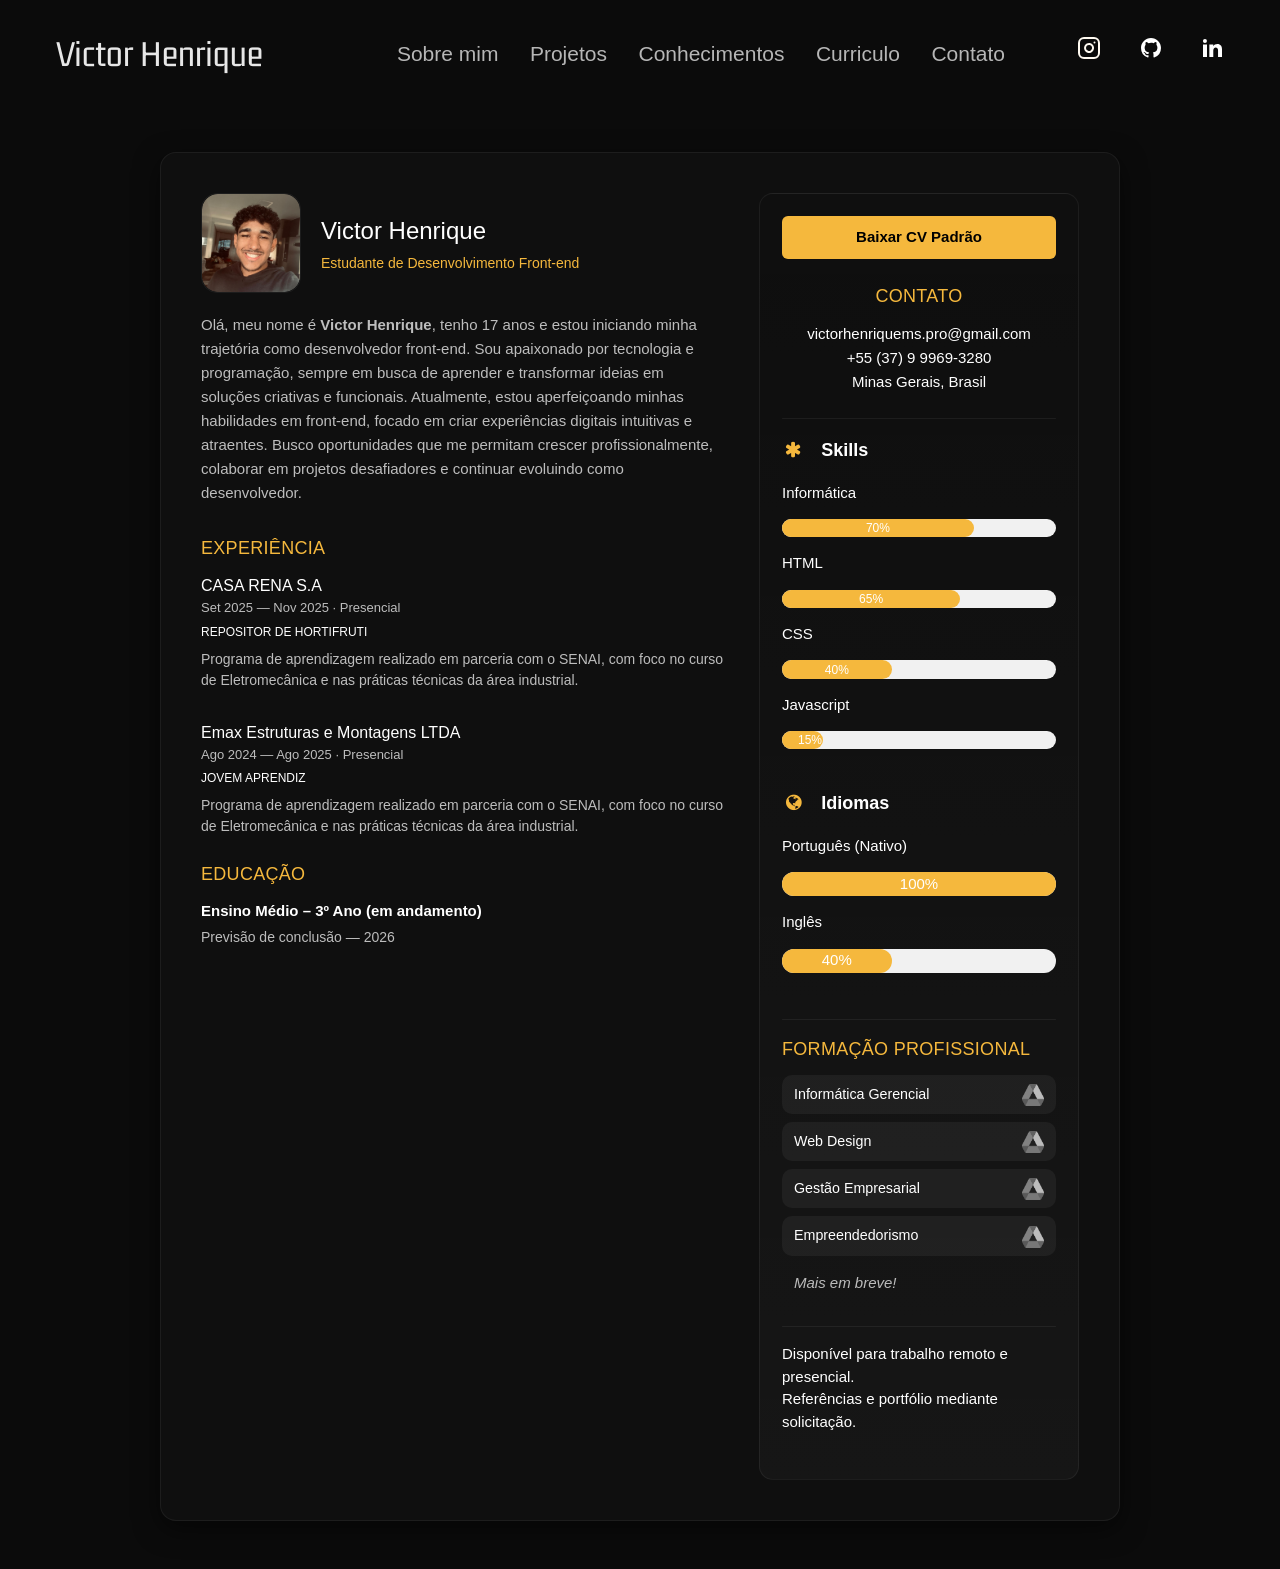
==== commit 9c19d496: "updating knowledge about HTML, CSS and JS" ====
--- a/index2.html
+++ b/index2.html
@@ -744,7 +744,7 @@
 
             <aside class="side">
                 <div class="section">
-                    <a class="btn-download2" href="./assets/cv/Currículo - Victor Henrique.docx"
+                    <a class="btn-download2" href="Currículo-Victor.docx" target="_blank"
                         download="Currículo - Victor Henrique.docx">
                         Baixar CV Padrão
                     </a>
@@ -773,20 +773,20 @@
                     </div>
                     <p>HTML</p>
                     <div class="w3-light-grey w3-round-xlarge w3-small">
-                        <div class="w3-container w3-center w3-round-xlarge w3-teal" style="width: 30%">
-                            30%
+                        <div class="w3-container w3-center w3-round-xlarge w3-teal" style="width: 65%">
+                            65%
                         </div>
                     </div>
                     <p>CSS</p>
                     <div class="w3-light-grey w3-round-xlarge w3-small">
-                        <div class="w3-container w3-center w3-round-xlarge w3-teal" style="width: 20%">
-                            20%
+                        <div class="w3-container w3-center w3-round-xlarge w3-teal" style="width: 40%">
+                            40%
                         </div>
                     </div>
                     <p>Javascript</p>
                     <div class="w3-light-grey w3-round-xlarge w3-small">
-                        <div class="w3-container w3-center w3-round-xlarge w3-teal" style="width: 5%">
-                            5%
+                        <div class="w3-container w3-center w3-round-xlarge w3-teal" style="width: 15%">
+                            15%
                         </div>
                     </div>
                     <br />
@@ -854,6 +854,42 @@
             </aside>
         </article>
     </div>
+
+    <script>
+      const nav = document.getElementById("navigation");
+      const menuToggleBtns = document.querySelectorAll(
+        ".open-menu, .close-menu",
+      );
+      const menuLinks = document.querySelectorAll(".menu a");
+
+      function isMobile() {
+        return window.innerWidth <= 1024;
+      }
+
+      function toggleMenu() {
+        document.body.classList.toggle("menu-expanded");
+      }
+
+      menuToggleBtns.forEach((btn) => {
+        btn.addEventListener("click", () => {
+          if (isMobile()) toggleMenu();
+        });
+      });
+
+      menuLinks.forEach((link) => {
+        link.addEventListener("click", () => {
+          if (isMobile()) document.body.classList.remove("menu-expanded");
+        });
+      });
+
+      function showNavOnScroll() {
+        nav.classList.toggle("scroll", window.scrollY > 0);
+      }
+
+      window.addEventListener("scroll", showNavOnScroll);
+      window.addEventListener("load", showNavOnScroll);
+      showNavOnScroll();
+    </script>
+
 </body>
-
 </html>
